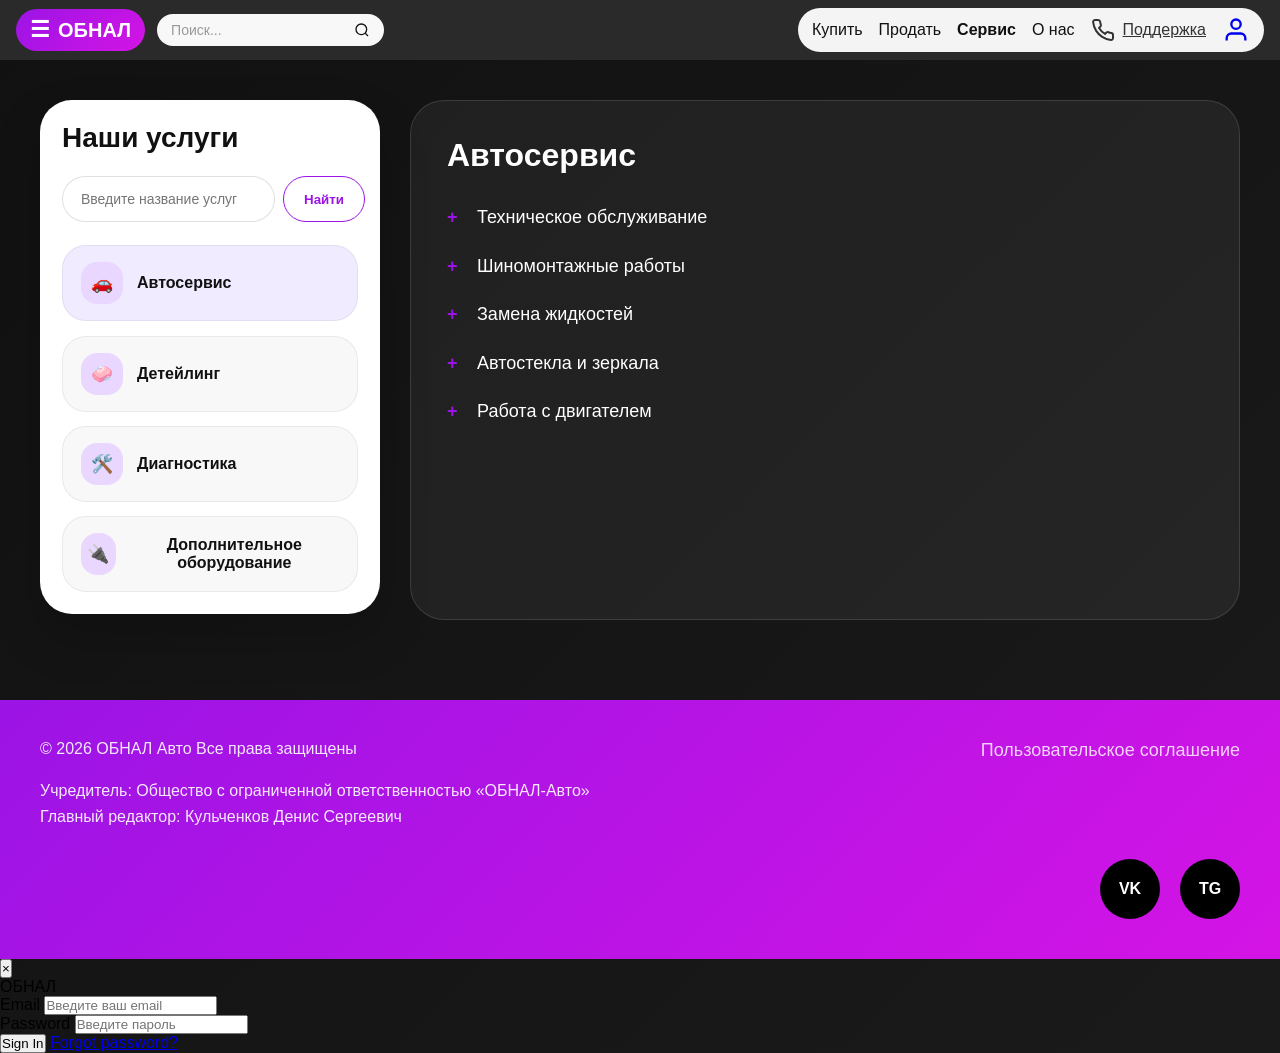
==== Автосалон/service.html @ 141fca66 "Add files via upload" ====
<!DOCTYPE html>
<html lang="ru">
<head>
  <meta charset="UTF-8">
  <meta name="viewport" content="width=device-width, initial-scale=1.0">
  <title>ОБНАЛ Авто — Сервис</title>
  <link rel="stylesheet" href="css/common.css">
  <link rel="stylesheet" href="css/service.css">
</head>
<body class="service-page">
  <header class="header">
    <a href="index.html" class="logo">
      <span class="logo-icon">☰</span>
      <span>ОБНАЛ</span>
    </a>

    <div class="search-btn" id="searchContainer">
      <input type="text" class="search-input" id="searchInput" placeholder="Поиск...">
      <svg class="search-icon" viewBox="0 0 24 24" fill="none" stroke="currentColor" stroke-width="2">
        <circle cx="11" cy="11" r="8"></circle>
        <path d="m21 21-4.35-4.35"></path>
      </svg>
    </div>

    <nav class="nav-menu">
      <ul class="nav-links">
        <li><a href="buy.html">Купить</a></li>
        <li><a href="sell.html">Продать</a></li>
        <li><a href="service.html" class="active">Сервис</a></li>
        <li><a href="about.html">О нас</a></li>
      </ul>

      <a href="#" class="support">
        <svg class="phone-icon" viewBox="0 0 24 24" fill="none" stroke="currentColor" stroke-width="2">
          <path d="M22 16.92v3a2 2 0 0 1-2.18 2 19.79 19.79 0 0 1-8.63-3.07 19.5 19.5 0 0 1-6-6 19.79 19.79 0 0 1-3.07-8.67A2 2 0 0 1 4.11 2h3a2 2 0 0 1 2 1.72 12.84 12.84 0 0 0 .7 2.81 2 2 0 0 1-.45 2.11L8.09 9.91a16 16 0 0 0 6 6l1.27-1.27a2 2 0 0 1 2.11-.45 12.84 12.84 0 0 0 2.81.7A2 2 0 0 1 22 16.92z"></path>
        </svg>
        <span>Поддержка</span>
      </a>

      <a href="account.html" class="user-icon" title="Личный кабинет">
        <svg viewBox="0 0 24 24" fill="none" stroke="currentColor" stroke-width="2">
          <path d="M20 21v-2a4 4 0 0 0-4-4H8a4 4 0 0 0-4 4v2"></path>
          <circle cx="12" cy="7" r="4"></circle>
        </svg>
      </a>
    </nav>
  </header>

  <main class="page-main service-page-main">
    <aside class="page-sidebar service-sidebar">
      <div class="service-panel">
        <div class="service-panel-title">Наши услуги</div>
        <div class="service-search">
          <input id="serviceSearchInput" type="text" class="service-search-input" placeholder="Введите название услуг">
          <button id="serviceSearchBtn" class="service-search-btn" type="button">Найти</button>
        </div>

        <div class="service-list">
          <button class="service-item active" type="button" data-service="autoshop">
            <span class="service-icon">🚗</span>
            <span>Автосервис</span>
          </button>
          <button class="service-item" type="button" data-service="detailing">
            <span class="service-icon">🧼</span>
            <span>Детейлинг</span>
          </button>
          <button class="service-item" type="button" data-service="diagnostics">
            <span class="service-icon">🛠️</span>
            <span>Диагностика</span>
          </button>
          <button class="service-item" type="button" data-service="equipment">
            <span class="service-icon">🔌</span>
            <span>Дополнительное оборудование</span>
          </button>
        </div>
      </div>
    </aside>

    <section class="page-listing service-listing">
      <div class="service-card">
        <div id="serviceCardTitle" class="service-card-title">Автосервис</div>
        <ul id="serviceFeatures" class="service-features">
          <li>Техническое обслуживание</li>
          <li>Шиномонтажные работы</li>
          <li>Замена жидкостей</li>
          <li>Автостекла и зеркала</li>
          <li>Двигатель</li>
        </ul>
      </div>
    </section>
  </main>

  <footer class="footer">
    <div class="footer-content">
      <div class="footer-left">
        <div class="footer-copyright">© 2026 ОБНАЛ Авто Все права защищены</div>
        <div class="footer-founder">
          Учредитель: Общество с ограниченной ответственностью «ОБНАЛ-Авто»<br>
          Главный редактор: Кульченков Денис Сергеевич
        </div>
      </div>
      <div class="footer-right">
        <a href="terms.html">Пользовательское соглашение</a>
      </div>
    </div>
    <div class="social-icons">
      <a class="social-icon" href="#">VK</a>
      <a class="social-icon" href="#">TG</a>
    </div>
  </footer>

  <div class="support-popup" id="supportPopup">
      <div class="support-popup-header">
          <span>Поддержка</span>
          <button type="button" class="support-close" id="supportClose">×</button>
      </div>
      <div class="support-popup-body">
          <textarea id="supportMessage" placeholder="Напишите сообщение..."></textarea>
          <button type="button" class="support-send" id="supportSend">Отправить</button>
      </div>
  </div>
  <!-- Login Modal -->
  <div class="login-modal-overlay" id="loginModalOverlay">
    <div class="login-modal">
      <button type="button" class="login-modal-close" id="loginModalClose">×</button>
      
      <div class="login-modal-logo">ОБНАЛ</div>
      
      <form class="login-form" id="loginForm">
        <div class="form-group">
          <label for="loginEmail">Email</label>
          <input type="email" id="loginEmail" class="form-input" placeholder="Введите ваш email" required>
        </div>

        <div class="form-group">
          <label for="loginPassword">Password</label>
          <input type="password" id="loginPassword" class="form-input" placeholder="Введите пароль" required>
        </div>

        <button type="submit" class="login-submit-btn">Sign In</button>

        <a href="#" class="forgot-password">Forgot password?</a>
      </form>
    </div>
  </div>
  <script src="script.js"></script>
</body>
</html>
---- Автосалон/css/common.css ----
/* Common Styles for all pages */
* {
    margin: 0;
    padding: 0;
    box-sizing: border-box;
}

body {
    font-family: -apple-system, BlinkMacSystemFont, 'Segoe UI', Roboto, Oxygen, Ubuntu, Cantarell, sans-serif;
    background-color: #1a1a1a;
    min-height: 100vh;
}


.header {
    background-color: #2a2a2a;
    padding: 8px 16px;
    display: flex;
    align-items: center;
    justify-content: flex-start;
    gap: 12px;
}

.logo {
    background: linear-gradient(135deg, #9B14E5 0%, #D414E5 100%);
    padding: 8px 14px;
    border-radius: 25px;
    display: flex;
    align-items: center;
    gap: 8px;
    color: white;
    font-size: 20px;
    font-weight: bold;
    cursor: pointer;
    text-decoration: none;
}

.logo-icon {
    font-size: 22px;
}

.search-btn {
    background-color: #e0e0e0;
    padding: 8px 14px;
    border-radius: 25px;
    display: flex;
    align-items: center;
    gap: 8px;
    color: #333;
    font-size: 14px;
    cursor: pointer;
    border: none;
}

.search-input {
    background: transparent;
    border: none;
    color: #333;
    font-size: 14px;
    outline: none;
    flex: 1;
    min-width: 100px;
    font-family: inherit;
}

.search-input::placeholder {
    color: #999;
}

.search-icon {
    width: 16px;
    height: 16px;
    cursor: pointer;
    flex-shrink: 0;
}

.nav-menu {
    background-color: white;
    padding: 8px 14px;
    border-radius: 25px;
    display: flex;
    align-items: center;
    gap: 16px;
    margin-left: auto;
}

.nav-links {
    display: flex;
    gap: 16px;
    list-style: none;
}

.nav-links a {
    text-decoration: none;
    color: #333;
    font-size: 16px;
    cursor: pointer;
    transition: color 0.3s;
}

.nav-links a:hover {
    color: #9B14E5;
}

.nav-links a.active {
    color: #9B14E5;
    font-weight: 700;
}

.support {
    display: flex;
    align-items: center;
    gap: 8px;
    color: #333;
    font-size: 16px;
    cursor: pointer;
}

.phone-icon {
    width: 24px;
    height: 24px;
}

.user-icon {
    width: 28px;
    height: 28px;
    cursor: pointer;
}

/* Footer */
.footer {
    background: linear-gradient(135deg, #9B14E5 0%, #D414E5 100%);
    padding: 40px;
    margin-top: 40px;
}

.footer-content {
    display: flex;
    justify-content: space-between;
    align-items: flex-start;
    margin-bottom: 30px;
}

.footer-left {
    color: white;
}

.footer-copyright {
    font-size: 16px;
    margin-bottom: 20px;
    opacity: 0.9;
}

.footer-founder {
    font-size: 16px;
    line-height: 1.6;
    opacity: 0.9;
}

.footer-right {
    color: white;
    font-size: 18px;
    opacity: 0.9;
    cursor: pointer;
    transition: opacity 0.3s;
}

.footer-right:hover {
    opacity: 1;
}

.footer-right a {
    color: white;
    text-decoration: none;
    opacity: 0.9;
    transition: opacity 0.3s;
}

.footer-right a:hover {
    opacity: 1;
}

.social-icons {
    display: flex;
    gap: 20px;
    justify-content: flex-end;
}

.social-icon {
    width: 60px;
    height: 60px;
    background-color: #000;
    border-radius: 50%;
    display: flex;
    align-items: center;
    justify-content: center;
    cursor: pointer;
    transition: transform 0.3s;
    color: #fff;
    text-decoration: none;
    font-weight: 700;
    font-size: 16px;
}

.social-icon:hover {
    transform: scale(1.1);
}

.social-icon svg {
    width: 30px;
    height: 30px;
    fill: white;
}

/* Support Popup */
.support-popup {
    position: fixed;
    right: 24px;
    bottom: 24px;
    width: 340px;
    max-width: calc(100vw - 32px);
    background: linear-gradient(180deg, rgba(155,20,229,0.98), rgba(255,0,255,0.95));
    border-radius: 28px;
    box-shadow: 0 32px 80px rgba(0, 0, 0, 0.35);
    overflow: hidden;
    opacity: 0;
    visibility: hidden;
    transform: translateY(24px);
    transition: opacity 0.25s ease, transform 0.25s ease, visibility 0.25s ease;
    z-index: 9999;
}

.support-popup.open {
    opacity: 1;
    visibility: visible;
    transform: translateY(0);
}

.support-popup-header {
    display: flex;
    align-items: center;
    justify-content: space-between;
    padding: 18px 20px;
    color: white;
    font-weight: 700;
    background: rgba(0, 0, 0, 0.18);
}

.support-popup-header button {
    background: transparent;
    border: none;
    color: white;
    font-size: 22px;
    line-height: 1;
    cursor: pointer;
}

.support-popup-body {
    background: #fff;
    color: #111;
    padding: 18px 20px 22px;
}

.support-popup textarea {
    width: 100%;
    min-height: 140px;
    resize: vertical;
    border-radius: 18px;
    border: 1px solid rgba(0, 0, 0, 0.12);
    padding: 14px 16px;
    font-family: inherit;
    font-size: 14px;
    color: #111;
    outline: none;
}

.support-send {
    width: 100%;
    margin-top: 14px;
    padding: 14px 18px;
    border-radius: 18px;
    border: none;
    background: linear-gradient(135deg, #9B14E5 0%, #ff00ff 100%);
    color: white;
    font-weight: 700;
    cursor: pointer;
    transition: transform 0.2s ease;
}

.support-send:hover {
    transform: translateY(-1px);
}

/* Responsive */
@media (max-width: 1200px) {
    .header {
        flex-wrap: wrap;
        padding: 15px 20px;
    }

    .nav-menu {
        width: 100%;
        flex-wrap: wrap;
    }

    .nav-links {
        flex-wrap: wrap;
        gap: 15px;
    }

    .footer-content {
        flex-direction: column;
        gap: 30px;
    }

    .social-icons {
        justify-content: flex-start;
    }
}

@media (max-width: 768px) {
    .header {
        flex-wrap: wrap;
        padding: 15px 20px;
    }

    .nav-menu {
        width: 100%;
        flex-wrap: wrap;
    }

    .nav-links {
        flex-wrap: wrap;
        gap: 15px;
    }
}
---- Автосалон/css/service.css ----
/* Service Page Styles */
/* СТРАНИЦА СЕРВИСА */
.service-page {
    background: linear-gradient(135deg, #111111 0%, #1a1a1a 100%);
    min-height: 100vh;
}

/* Основное содержимое страницы */
.service-page-main {
    display: flex;
    gap: 30px;
    padding: 40px;
    max-width: 1360px;
    margin: 0 auto;
}

/* Боковая панель с услугами */
.service-sidebar {
    width: 340px;
    background: transparent;
    border: none;
    padding: 0;
}

/* Панель с информацией о сервисе */
.service-panel {
    background: #ffffff;
    border-radius: 32px;
    padding: 22px;
    box-shadow: 0 24px 50px rgba(0, 0, 0, 0.18);
}

.service-panel-title {
    color: #111;
    font-size: 28px;
    font-weight: 700;
    margin-bottom: 22px;
}

.service-search {
    display: flex;
    gap: 8px;
    margin-bottom: 24px;
}

.service-search-input {
    flex: 1;
    padding: 14px 18px;
    border-radius: 999px;
    border: 1px solid rgba(0, 0, 0, 0.12);
    outline: none;
    font-size: 14px;
}

.service-search-btn {
    padding: 14px 20px;
    border-radius: 999px;
    border: 1px solid #9B14E5;
    background: transparent;
    color: #9B14E5;
    font-weight: 700;
    cursor: pointer;
}

.service-list {
    display: grid;
    gap: 14px;
}

.service-item {
    display: flex;
    align-items: center;
    gap: 14px;
    width: 100%;
    padding: 16px 18px;
    border-radius: 24px;
    border: 1px solid rgba(0, 0, 0, 0.06);
    background: #f8f8f8;
    color: #111;
    font-size: 16px;
    font-weight: 700;
    cursor: pointer;
    transition: background 0.2s ease, transform 0.2s ease;
}

.service-item:hover,
.service-item.active {
    background: #f0ebff;
    transform: translateY(-1px);
}

.service-icon {
    display: inline-flex;
    align-items: center;
    justify-content: center;
    width: 42px;
    height: 42px;
    border-radius: 16px;
    background: #e9d7ff;
    font-size: 18px;
}

.service-listing {
    flex: 1;
    min-width: 0;
}

.service-card {
    background: rgba(255, 255, 255, 0.06);
    border: 1px solid rgba(255, 255, 255, 0.12);
    border-radius: 34px;
    padding: 36px;
    min-height: 520px;
    color: white;
}

.service-card-title {
    font-size: 32px;
    font-weight: 700;
    margin-bottom: 28px;
}

.service-features {
    list-style: none;
    padding: 0;
    margin: 0;
}

.service-features li {
    position: relative;
    padding-left: 30px;
    margin-bottom: 18px;
    font-size: 18px;
    line-height: 1.7;
}

.service-features li::before {
    content: '+';
    position: absolute;
    left: 0;
    top: 0;
    color: #9B14E5;
    font-weight: 900;
}

.service-page-main .catalog-header,
.service-page-main .filter-tabs {
    display: none;
}

.service-page .search-btn {
    background: #f8f8f8;
    color: #111;
}

.service-page .search-input {
    color: #111;
}

.service-page .nav-menu {
    background: rgba(255,255,255,0.95);
}

.service-page .nav-links a {
    color: #111;
}

@media (max-width: 1200px) {
    .service-page-main {
        flex-direction: column;
        padding: 24px;
    }

    .service-sidebar {
        width: 100%;
    }

    .service-panel {
        margin-bottom: 24px;
    }

    .service-card {
        min-height: auto;
    }
}

@media (max-width: 768px) {
    .service-page-main {
        flex-direction: column;
        padding: 20px;
    }

    .service-sidebar {
        width: 100%;
    }

    .service-panel {
        padding: 16px;
        margin-bottom: 20px;
    }

    .service-panel-title {
        font-size: 22px;
    }

    .service-card {
        padding: 24px;
    }

    .service-card-title {
        font-size: 24px;
    }

    .service-features li {
        font-size: 14px;
        padding-left: 24px;
    }
}
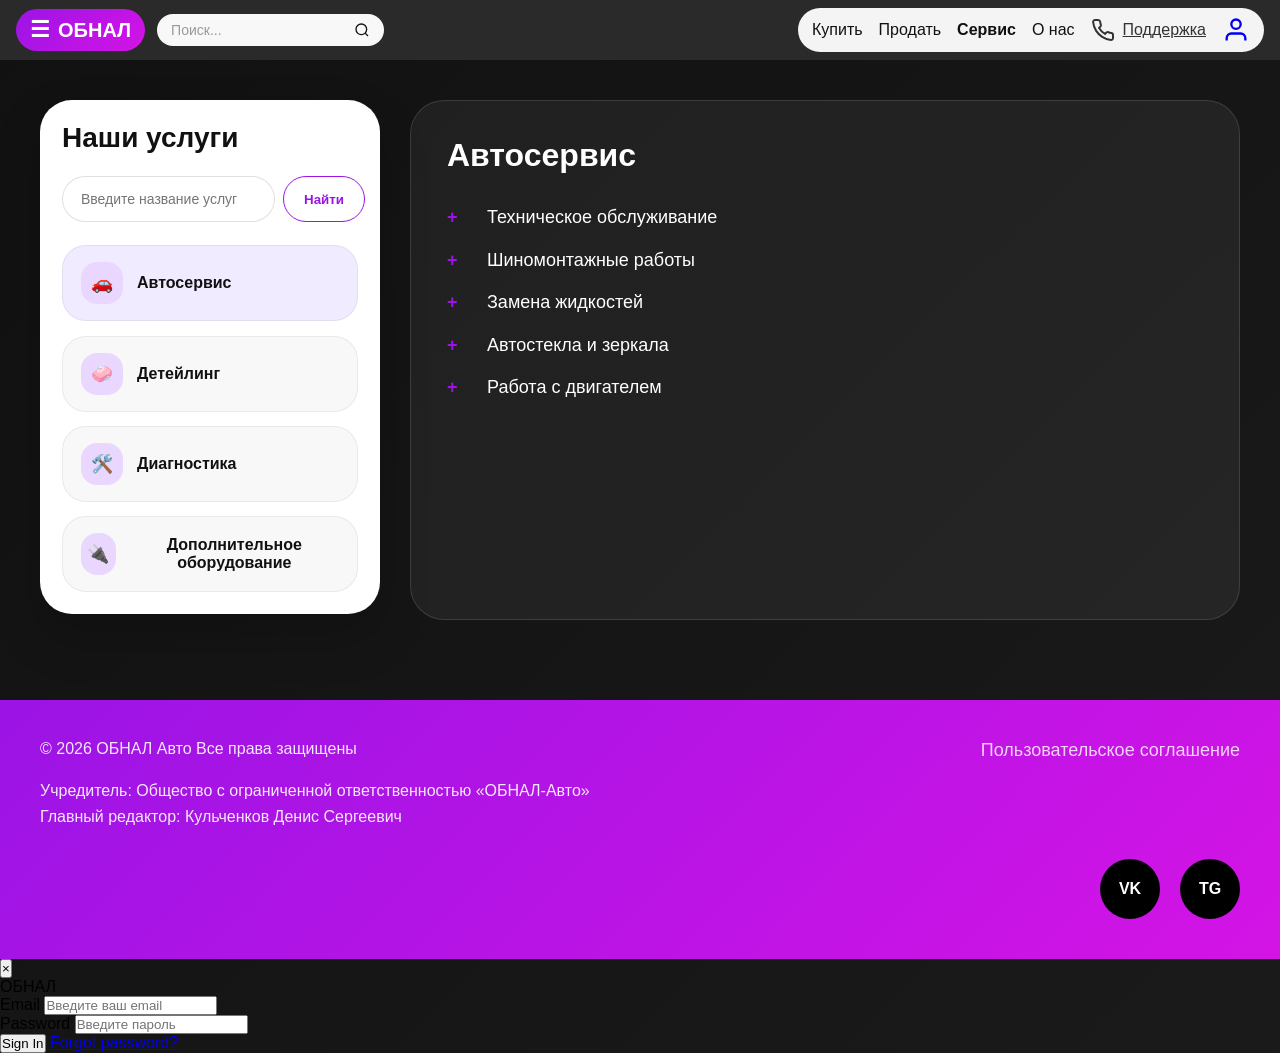
==== commit 95187894: "Add files via upload" ====
--- a/Автосалон/service.html
+++ b/Автосалон/service.html
@@ -80,13 +80,13 @@
       <div class="service-card">
         <div id="serviceCardTitle" class="service-card-title">Автосервис</div>
         <ul id="serviceFeatures" class="service-features">
-          <li>Техническое обслуживание</li>
-          <li>Шиномонтажные работы</li>
-          <li>Замена жидкостей</li>
-          <li>Автостекла и зеркала</li>
-          <li>Двигатель</li>
+          <li class="service-feature-item" data-feature="Техническое обслуживание">Техническое обслуживание</li>
+          <li class="service-feature-item" data-feature="Шиномонтажные работы">Шиномонтажные работы</li>
+          <li class="service-feature-item" data-feature="Замена жидкостей">Замена жидкостей</li>
+          <li class="service-feature-item" data-feature="Автостекла и зеркала">Автостекла и зеркала</li>
+          <li class="service-feature-item" data-feature="Работа с двигателем">Работа с двигателем</li>
         </ul>
-      </div>
+              </div>
     </section>
   </main>
 
@@ -143,6 +143,76 @@
       </form>
     </div>
   </div>
+
+  <!-- Модальное окно записи на услугу -->
+  <div class="booking-modal-overlay" id="bookingModalOverlay">
+    <div class="booking-modal">
+      <button type="button" class="booking-modal-close" id="bookingModalClose">×</button>
+      
+      <div class="booking-modal-header">
+        <div class="booking-modal-logo">📅</div>
+        <h2 class="booking-modal-title">Запись на услугу</h2>
+        <div class="booking-service-name" id="bookingServiceName">Автосервис</div>
+      </div>
+      
+      <form class="booking-form" id="bookingForm">
+        <div class="form-group">
+          <label for="bookingDate">Дата записи</label>
+          <input type="date" id="bookingDate" class="form-input" required>
+        </div>
+
+        <div class="form-group">
+          <label for="bookingTime">Время записи</label>
+          <select id="bookingTime" class="form-input" required>
+            <option value="">Выберите время</option>
+            <option value="09:00">09:00</option>
+            <option value="10:00">10:00</option>
+            <option value="11:00">11:00</option>
+            <option value="12:00">12:00</option>
+            <option value="13:00">13:00</option>
+            <option value="14:00">14:00</option>
+            <option value="15:00">15:00</option>
+            <option value="16:00">16:00</option>
+            <option value="17:00">17:00</option>
+            <option value="18:00">18:00</option>
+          </select>
+        </div>
+
+        <div class="form-group">
+          <label for="bookingPhone">Номер телефона</label>
+          <input type="tel" id="bookingPhone" class="form-input" placeholder="+7XXXXXXXXXX" required>
+        </div>
+
+        <div class="form-group">
+          <label for="bookingComment">Комментарий (необязательно)</label>
+          <textarea id="bookingComment" class="form-input" rows="3" placeholder="Дополнительная информация..."></textarea>
+        </div>
+
+        <button type="submit" class="booking-submit-btn">Записаться</button>
+      </form>
+    </div>
+  </div>
+
+  <!-- Модальное окно "Вы записаны" -->
+  <div class="confirmation-modal-overlay" id="confirmationModalOverlay">
+    <div class="confirmation-modal">
+      <button type="button" class="confirmation-modal-close" id="confirmationModalClose">×</button>
+      
+      <div class="confirmation-modal-header">
+        <div class="confirmation-icon">✅</div>
+        <h2 class="confirmation-modal-title">Вы записаны!</h2>
+      </div>
+      
+      <div class="confirmation-modal-body">
+        <p class="confirmation-message">Спасибо за вашу запись. Мы свяжемся с вами в ближайшее время для подтверждения деталей.</p>
+        <div class="confirmation-details" id="confirmationDetails">
+          <!-- Детали записи будут добавлены через JavaScript -->
+        </div>
+        <button type="button" class="confirmation-ok-btn" id="confirmationModalOk">ОК</button>
+      </div>
+    </div>
+  </div>
+
   <script src="script.js"></script>
 </body>
 </html>
--- a/Автосалон/css/service.css
+++ b/Автосалон/css/service.css
@@ -81,13 +81,16 @@
     font-weight: 700;
     cursor: pointer;
     transition: background 0.2s ease, transform 0.2s ease;
+    position: relative;
 }
 
 .service-item:hover,
 .service-item.active {
     background: #f0ebff;
     transform: translateY(-1px);
-}
+    cursor: pointer;
+}
+
 
 .service-icon {
     display: inline-flex;
@@ -143,6 +146,39 @@
     font-weight: 900;
 }
 
+.service-feature-item {
+    cursor: pointer;
+    transition: all 0.2s ease;
+    position: relative;
+    padding-left: 40px !important;
+    border-radius: 12px;
+    margin-bottom: 12px !important;
+}
+
+.service-feature-item:hover {
+    background: rgba(155, 20, 229, 0.1);
+    transform: translateX(4px);
+    padding-left: 44px !important;
+}
+
+.service-feature-item::after {
+    content: '→';
+    position: absolute;
+    right: 12px;
+    top: 50%;
+    transform: translateY(-50%);
+    color: #9B14E5;
+    opacity: 0;
+    transition: all 0.2s ease;
+    font-weight: bold;
+}
+
+.service-feature-item:hover::after {
+    opacity: 1;
+    right: 8px;
+}
+
+
 .service-page-main .catalog-header,
 .service-page-main .filter-tabs {
     display: none;
@@ -216,3 +252,360 @@
         padding-left: 24px;
     }
 }
+
+/* Модальное окно записи на услугу */
+.booking-modal-overlay {
+    position: fixed;
+    top: 0;
+    left: 0;
+    width: 100%;
+    height: 100%;
+    background: rgba(0, 0, 0, 0.7);
+    display: flex;
+    align-items: center;
+    justify-content: center;
+    z-index: 1000;
+    opacity: 0;
+    visibility: hidden;
+    transition: opacity 0.3s ease, visibility 0.3s ease;
+}
+
+.booking-modal-overlay.active {
+    opacity: 1;
+    visibility: visible;
+}
+
+.booking-modal {
+    background: white;
+    border-radius: 24px;
+    padding: 32px;
+    max-width: 480px;
+    width: 90%;
+    max-height: 90vh;
+    overflow-y: auto;
+    position: relative;
+    transform: scale(0.9);
+    transition: transform 0.3s ease;
+}
+
+.booking-modal-overlay.active .booking-modal {
+    transform: scale(1);
+}
+
+.booking-modal-close {
+    position: absolute;
+    top: 16px;
+    right: 16px;
+    width: 32px;
+    height: 32px;
+    border: none;
+    background: #f5f5f5;
+    border-radius: 50%;
+    font-size: 18px;
+    cursor: pointer;
+    display: flex;
+    align-items: center;
+    justify-content: center;
+    transition: background 0.2s ease;
+}
+
+.booking-modal-close:hover {
+    background: #e0e0e0;
+}
+
+.booking-modal-header {
+    text-align: center;
+    margin-bottom: 32px;
+}
+
+.booking-modal-logo {
+    font-size: 48px;
+    margin-bottom: 16px;
+}
+
+.booking-modal-title {
+    font-size: 28px;
+    font-weight: 700;
+    color: #111;
+    margin-bottom: 8px;
+}
+
+.booking-service-name {
+    font-size: 18px;
+    color: #666;
+    font-weight: 500;
+}
+
+.booking-form {
+    display: flex;
+    flex-direction: column;
+    gap: 20px;
+}
+
+.booking-form .form-group {
+    display: flex;
+    flex-direction: column;
+    gap: 8px;
+}
+
+.booking-form label {
+    font-size: 14px;
+    font-weight: 600;
+    color: #333;
+}
+
+.booking-form .form-input {
+    padding: 14px 16px;
+    border: 2px solid #e0e0e0;
+    border-radius: 12px;
+    font-size: 16px;
+    transition: border-color 0.2s ease;
+    background: white;
+}
+
+.booking-form .form-input:focus {
+    outline: none;
+    border-color: #9B14E5;
+}
+
+.booking-form textarea.form-input {
+    resize: vertical;
+    min-height: 80px;
+    font-family: inherit;
+}
+
+.booking-submit-btn {
+    background: linear-gradient(135deg, #9B14E5 0%, #D414E5 100%);
+    color: white;
+    border: none;
+    padding: 16px 24px;
+    border-radius: 12px;
+    font-size: 16px;
+    font-weight: 600;
+    cursor: pointer;
+    transition: transform 0.2s ease, box-shadow 0.2s ease;
+    margin-top: 8px;
+}
+
+.booking-submit-btn:hover {
+    transform: translateY(-2px);
+    box-shadow: 0 8px 20px rgba(155, 20, 229, 0.3);
+}
+
+.booking-submit-btn:active {
+    transform: translateY(0);
+}
+
+/* Адаптивность для модального окна */
+@media (max-width: 768px) {
+    .booking-modal {
+        padding: 24px;
+        margin: 16px;
+        width: calc(100% - 32px);
+    }
+
+    .booking-modal-title {
+        font-size: 24px;
+    }
+
+    .booking-modal-logo {
+        font-size: 40px;
+    }
+
+    .booking-form .form-input {
+        padding: 12px 14px;
+        font-size: 16px;
+    }
+
+    .booking-submit-btn {
+        padding: 14px 20px;
+        font-size: 16px;
+    }
+}
+
+@media (max-width: 480px) {
+    .booking-modal {
+        padding: 20px;
+        margin: 12px;
+        width: calc(100% - 24px);
+    }
+
+    .booking-modal-header {
+        margin-bottom: 24px;
+    }
+
+    .booking-modal-title {
+        font-size: 22px;
+    }
+
+    .booking-modal-logo {
+        font-size: 36px;
+    }
+
+    .booking-form {
+        gap: 16px;
+    }
+}
+
+/* Модальное окно подтверждения записи */
+.confirmation-modal-overlay {
+    position: fixed;
+    top: 0;
+    left: 0;
+    width: 100%;
+    height: 100%;
+    background: rgba(0, 0, 0, 0.7);
+    display: flex;
+    align-items: center;
+    justify-content: center;
+    z-index: 1001;
+    opacity: 0;
+    visibility: hidden;
+    transition: opacity 0.3s ease, visibility 0.3s ease;
+}
+
+.confirmation-modal-overlay.active {
+    opacity: 1;
+    visibility: visible;
+}
+
+.confirmation-modal {
+    background: white;
+    border-radius: 24px;
+    padding: 32px;
+    max-width: 400px;
+    width: 90%;
+    text-align: center;
+    position: relative;
+    transform: scale(0.9);
+    transition: transform 0.3s ease;
+}
+
+.confirmation-modal-overlay.active .confirmation-modal {
+    transform: scale(1);
+}
+
+.confirmation-modal-close {
+    position: absolute;
+    top: 16px;
+    right: 16px;
+    width: 32px;
+    height: 32px;
+    border: none;
+    background: #f5f5f5;
+    border-radius: 50%;
+    font-size: 18px;
+    cursor: pointer;
+    display: flex;
+    align-items: center;
+    justify-content: center;
+    transition: background 0.2s ease;
+}
+
+.confirmation-modal-close:hover {
+    background: #e0e0e0;
+}
+
+.confirmation-modal-header {
+    margin-bottom: 24px;
+}
+
+.confirmation-icon {
+    font-size: 64px;
+    margin-bottom: 16px;
+    display: block;
+}
+
+.confirmation-modal-title {
+    font-size: 28px;
+    font-weight: 700;
+    color: #111;
+    margin: 0;
+}
+
+.confirmation-modal-body {
+    display: flex;
+    flex-direction: column;
+    gap: 20px;
+}
+
+.confirmation-message {
+    font-size: 16px;
+    color: #666;
+    line-height: 1.5;
+    margin: 0;
+}
+
+.confirmation-details {
+    background: #f8f9fa;
+    border-radius: 12px;
+    padding: 16px;
+    text-align: left;
+    font-size: 14px;
+    color: #333;
+    line-height: 1.6;
+}
+
+.confirmation-details strong {
+    color: #9B14E5;
+    font-weight: 600;
+}
+
+.confirmation-ok-btn {
+    background: linear-gradient(135deg, #9B14E5 0%, #D414E5 100%);
+    color: white;
+    border: none;
+    padding: 14px 32px;
+    border-radius: 12px;
+    font-size: 16px;
+    font-weight: 600;
+    cursor: pointer;
+    transition: transform 0.2s ease, box-shadow 0.2s ease;
+}
+
+.confirmation-ok-btn:hover {
+    transform: translateY(-2px);
+    box-shadow: 0 8px 20px rgba(155, 20, 229, 0.3);
+}
+
+.confirmation-ok-btn:active {
+    transform: translateY(0);
+}
+
+/* Адаптивность для модального окна подтверждения */
+@media (max-width: 768px) {
+    .confirmation-modal {
+        padding: 24px;
+        margin: 16px;
+        width: calc(100% - 32px);
+    }
+
+    .confirmation-modal-title {
+        font-size: 24px;
+    }
+
+    .confirmation-icon {
+        font-size: 48px;
+    }
+
+    .confirmation-ok-btn {
+        padding: 12px 24px;
+        font-size: 16px;
+    }
+}
+
+@media (max-width: 480px) {
+    .confirmation-modal {
+        padding: 20px;
+        margin: 12px;
+        width: calc(100% - 24px);
+    }
+
+    .confirmation-modal-title {
+        font-size: 22px;
+    }
+
+    .confirmation-icon {
+        font-size: 40px;
+    }
+}
